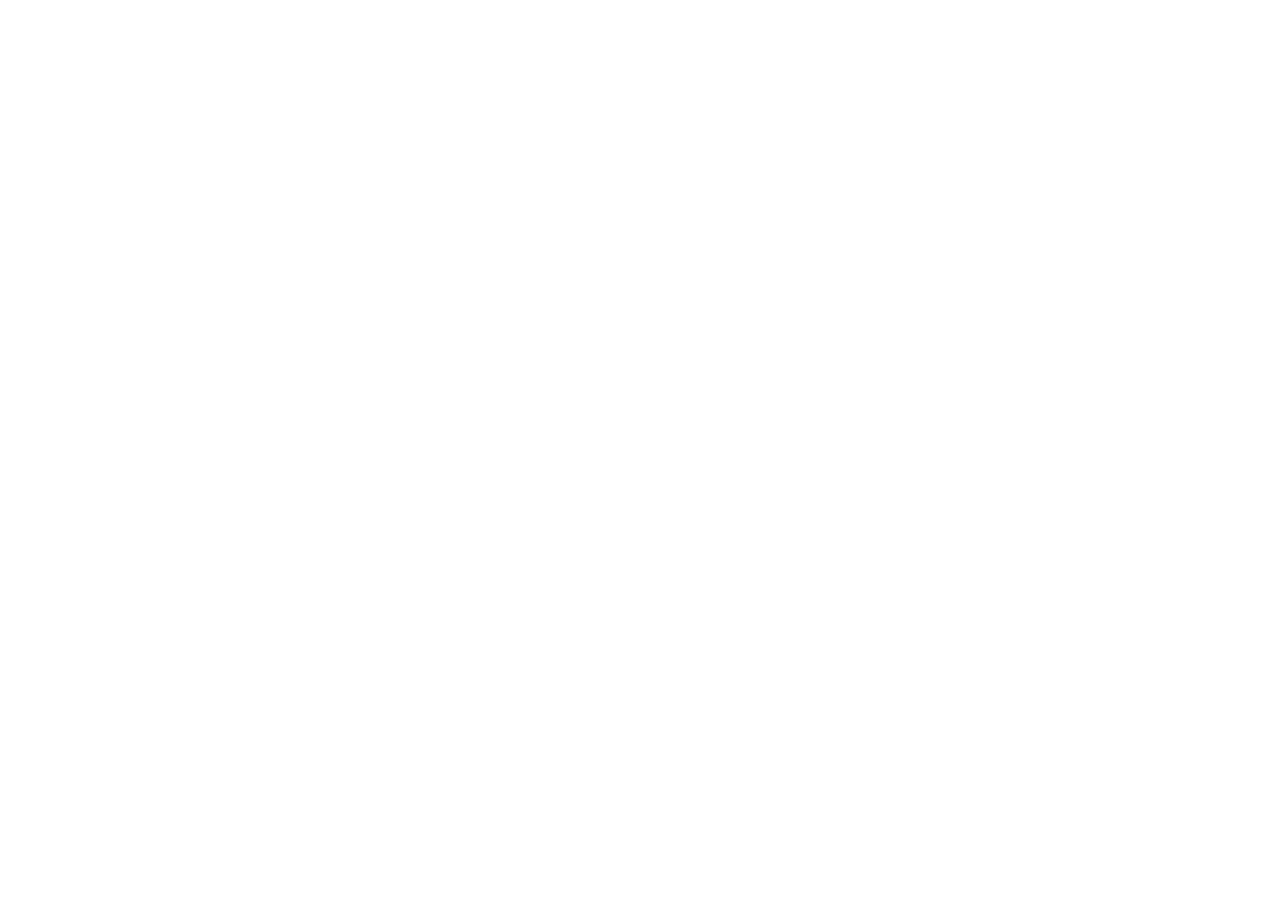
==== index.html @ 8ef76b75 "first commit" ====
<!doctype html>
<html lang="en">

<head>
  <title>Title</title>
  <!-- Required meta tags -->
  <meta charset="utf-8">
  <meta name="viewport" content="width=device-width, initial-scale=1, shrink-to-fit=no">

  <link rel="stylesheet" type="text/css" href="css/style.css" />

  <!-- Bootstrap CSS v5.3 -->
  <link href="https://cdn.jsdelivr.net/npm/bootstrap@5.3.0/dist/css/bootstrap.min.css" rel="stylesheet" integrity="sha384-9ndCyUaIbzAi2FUVXJi0CjmCapSmO7SnpJef0486qhLnuZ2cdeRhO02iuK6FUUVM" crossorigin="anonymous">

</head>

<body>
  <header>

  </header>
  <main>

  </main>
  <footer>

  </footer>

  <!-- Bootstrap JavaScript Libraries -->
  <script src="https://cdn.jsdelivr.net/npm/bootstrap@5.3.0/dist/js/bootstrap.bundle.min.js" integrity="sha384-geWF76RCwLtnZ8qwWowPQNguL3RmwHVBC9FhGdlKrxdiJJigb/j/68SIy3Te4Bkz" crossorigin="anonymous"></script>
  </script>

  <script src="js/app.js"></script>
</body>

</html>
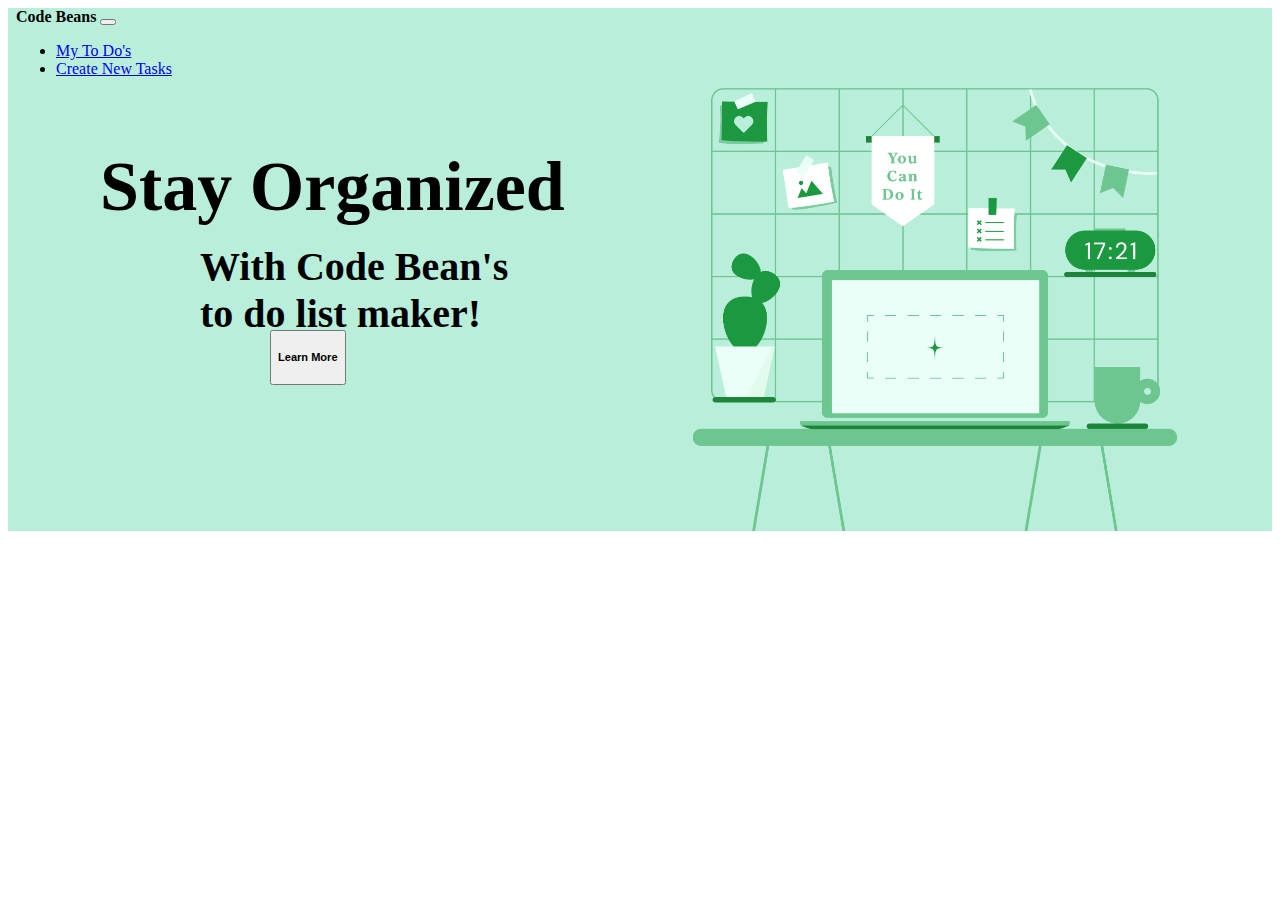
==== commit 09883991: "navbar/header (still needs edits)" ====
--- a/index.html
+++ b/index.html
@@ -16,9 +16,40 @@
 
 <body>
   <header>
+    <img src="images/headerpic.png" alt="..." style="width: 100%">
+        <div class="row navwords">
+            <div class="col">
+                <nav class="navbar navbar-expand-lg">
+                    <div class="container-fluid">
+                        <span class="navbar-brand mb-0 h1 text-success"><b>Code Beans</b></span>
+                      <button class="navbar-toggler" type="button" data-bs-toggle="collapse" data-bs-target="#navbarSupportedContent" aria-controls="navbarSupportedContent" aria-expanded="false" aria-label="Toggle navigation">
+                        <span class="navbar-toggler-icon"></span>
+                      </button>
+                      <div class="collapse navbar-collapse" id="navbarSupportedContent">
+                        <ul class="navbar-nav me-auto mb-2 mb-lg-0">
+                          <li class="nav-item">
+                            <a class="nav-link active" aria-current="page" href="todo.html">My To Do's</a>
+                          </li>
+                          <li class="nav-item">
+                            <a class="nav-link active" aria-current="page" href="new_todo.html">Create New Tasks</a>
+                          </li>
+                        </ul>
+                      </div>
+                    </div>
+                </nav>
+            </div>
+        </div>
+        <div class="centered">
+            <h1 class="text-white" style="font-size: 70px"><b>Stay Organized</b></h1>
+        </div>
+        <div class="centered-subtext">
+            <h2 style="font-size: 40px">With Code Bean's<br>to do list maker!</h2>
+        </div>
+        <button type="button" class="btn btn-success header-btn"><h5>Learn More</h5></button>
+  </header>
 
-  </header>
   <main>
+
 
   </main>
   <footer>
--- a/css/style.css
+++ b/css/style.css
@@ -0,0 +1,47 @@
+/* .bgimg {
+    background-image: url(/images/headerpic.png);
+    min-height: 550px;
+    width: 100%;
+    background-size: cover;
+
+    position: relative;
+  } */
+
+.navwords {
+    position: absolute;
+    top: 8px;
+    left: 16px;
+}
+
+.centered {
+    position: absolute;
+    top: 100px;
+    left: 100px;
+}
+
+.centered-subtext {
+    position: absolute;
+    top: 210px;
+    left: 200px;
+}
+
+.header-btn {
+    position: absolute;
+    top: 330px;
+    left: 270px;
+}
+
+/* .centered-left {
+    position: absolute;
+    top: 30%;
+    left: 35%;
+    transform: translate(-50%, -50%);
+  }
+
+.left-text {
+    position: absolute;
+    top: 50%;
+    left: 25%;
+    transform: translate(-50%, -50%);
+  } */
+  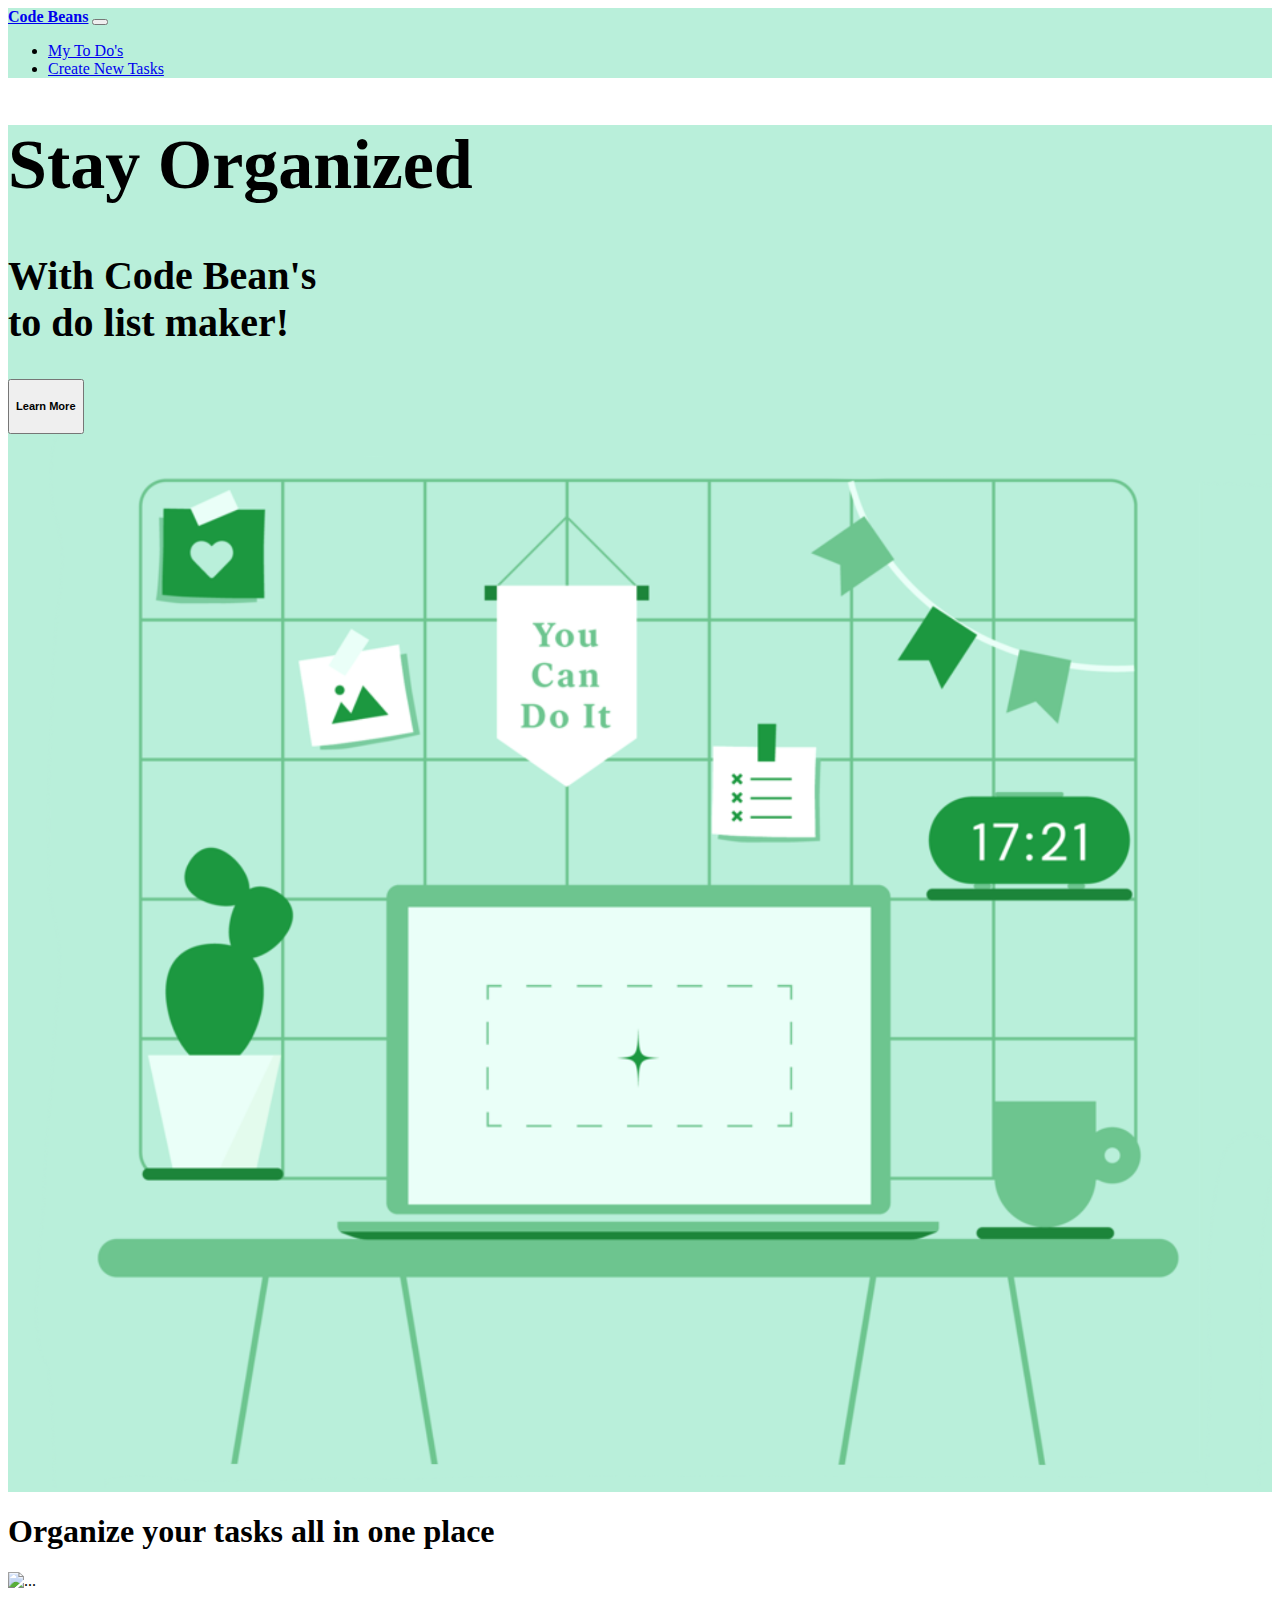
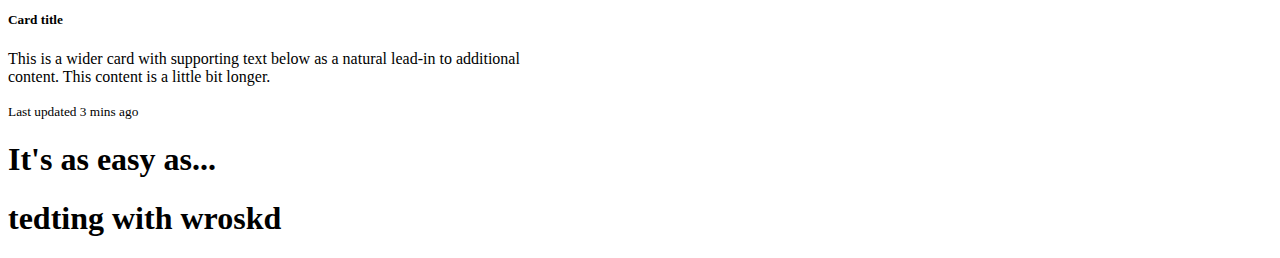
==== commit 6e56f426: "updated navbar and header to be responsive" ====
--- a/index.html
+++ b/index.html
@@ -16,43 +16,67 @@
 
 <body>
   <header>
-    <img src="images/headerpic.png" alt="..." style="width: 100%">
-        <div class="row navwords">
-            <div class="col">
-                <nav class="navbar navbar-expand-lg">
-                    <div class="container-fluid">
-                        <span class="navbar-brand mb-0 h1 text-success"><b>Code Beans</b></span>
-                      <button class="navbar-toggler" type="button" data-bs-toggle="collapse" data-bs-target="#navbarSupportedContent" aria-controls="navbarSupportedContent" aria-expanded="false" aria-label="Toggle navigation">
-                        <span class="navbar-toggler-icon"></span>
-                      </button>
-                      <div class="collapse navbar-collapse" id="navbarSupportedContent">
-                        <ul class="navbar-nav me-auto mb-2 mb-lg-0">
-                          <li class="nav-item">
-                            <a class="nav-link active" aria-current="page" href="todo.html">My To Do's</a>
-                          </li>
-                          <li class="nav-item">
-                            <a class="nav-link active" aria-current="page" href="new_todo.html">Create New Tasks</a>
-                          </li>
-                        </ul>
-                      </div>
-                    </div>
-                </nav>
-            </div>
+    <nav class="navbar navbar-expand-lg nav-bg-color">
+        <div class="container-fluid">
+          <a class="navbar-brand text-success" href="index.html"><b>Code Beans</b></a>
+          <button class="navbar-toggler" type="button" data-bs-toggle="collapse" data-bs-target="#navbarSupportedContent" aria-controls="navbarSupportedContent" aria-expanded="false" aria-label="Toggle navigation">
+            <span class="navbar-toggler-icon"></span>
+          </button>
+          <div class="collapse navbar-collapse" id="navbarSupportedContent">
+            <ul class="navbar-nav me-auto mb-2 mb-lg-0">
+              <li class="nav-item">
+                <a class="nav-link active" aria-current="page" href="todo.html">My To Do's</a>
+              </li>
+              <li class="nav-item">
+                <a class="nav-link active" aria-current="page" href="new_todo.html">Create New Tasks</a>
+              </li>
+            </ul>
+          </div>
         </div>
-        <div class="centered">
-            <h1 class="text-white" style="font-size: 70px"><b>Stay Organized</b></h1>
-        </div>
-        <div class="centered-subtext">
-            <h2 style="font-size: 40px">With Code Bean's<br>to do list maker!</h2>
-        </div>
-        <button type="button" class="btn btn-success header-btn"><h5>Learn More</h5></button>
+    </nav>
+
   </header>
 
   <main>
+    <div class="container-fluid">
+        <div class="row">
+            <div class="col nav-bg-color justify-content-center text-center">
+                <h1 class="text-white mt-5" style="font-size: 70px"><b>Stay Organized</b></h1>
+                <h2 class="mt-5" style="font-size: 40px">With Code Bean's<br>to do list maker!</h2>
+                <button type="button" class="btn btn-success mt-5 mb-4"><h5>Learn More</h5></button>
+            </div>
+            <div class="col nav-bg-color">
+                <img src="images/headerimg.png" alt="..." class="inspo" style="width: 100%">
+            </div>
+        </div>
+    </div>
 
+    <h1 class="text-center mt-5">Organize your tasks all in one place</h1>
+        <div class="container d-flex justify-content-center mt-4">
+            <div class="card mb-3" style="max-width: 540px;">
+                <div class="row g-0">
+                  <div class="col-md-4">
+                    <img src="..." class="img-fluid rounded-start" alt="...">
+                  </div>
+                  <div class="col-md-8">
+                    <div class="card-body">
+                      <h5 class="card-title">Card title</h5>
+                      <p class="card-text">This is a wider card with supporting text below as a natural lead-in to additional content. This content is a little bit longer.</p>
+                      <p class="card-text"><small class="text-body-secondary">Last updated 3 mins ago</small></p>
+                    </div>
+                  </div>
+                </div>
+            </div>
+        </div>
 
+    <h1 class="text-center mt-4">It's as easy as...</h1>
   </main>
+
   <footer>
+    <div class="container-fluid text-bg-light">
+        <h1> tedting with wroskd</h1>
+
+    </div>
 
   </footer>
 
--- a/css/style.css
+++ b/css/style.css
@@ -1,47 +1,3 @@
-/* .bgimg {
-    background-image: url(/images/headerpic.png);
-    min-height: 550px;
-    width: 100%;
-    background-size: cover;
-
-    position: relative;
-  } */
-
-.navwords {
-    position: absolute;
-    top: 8px;
-    left: 16px;
-}
-
-.centered {
-    position: absolute;
-    top: 100px;
-    left: 100px;
-}
-
-.centered-subtext {
-    position: absolute;
-    top: 210px;
-    left: 200px;
-}
-
-.header-btn {
-    position: absolute;
-    top: 330px;
-    left: 270px;
-}
-
-/* .centered-left {
-    position: absolute;
-    top: 30%;
-    left: 35%;
-    transform: translate(-50%, -50%);
-  }
-
-.left-text {
-    position: absolute;
-    top: 50%;
-    left: 25%;
-    transform: translate(-50%, -50%);
-  } */
-  +.nav-bg-color {
+    background-color: #B9EFDA ;
+}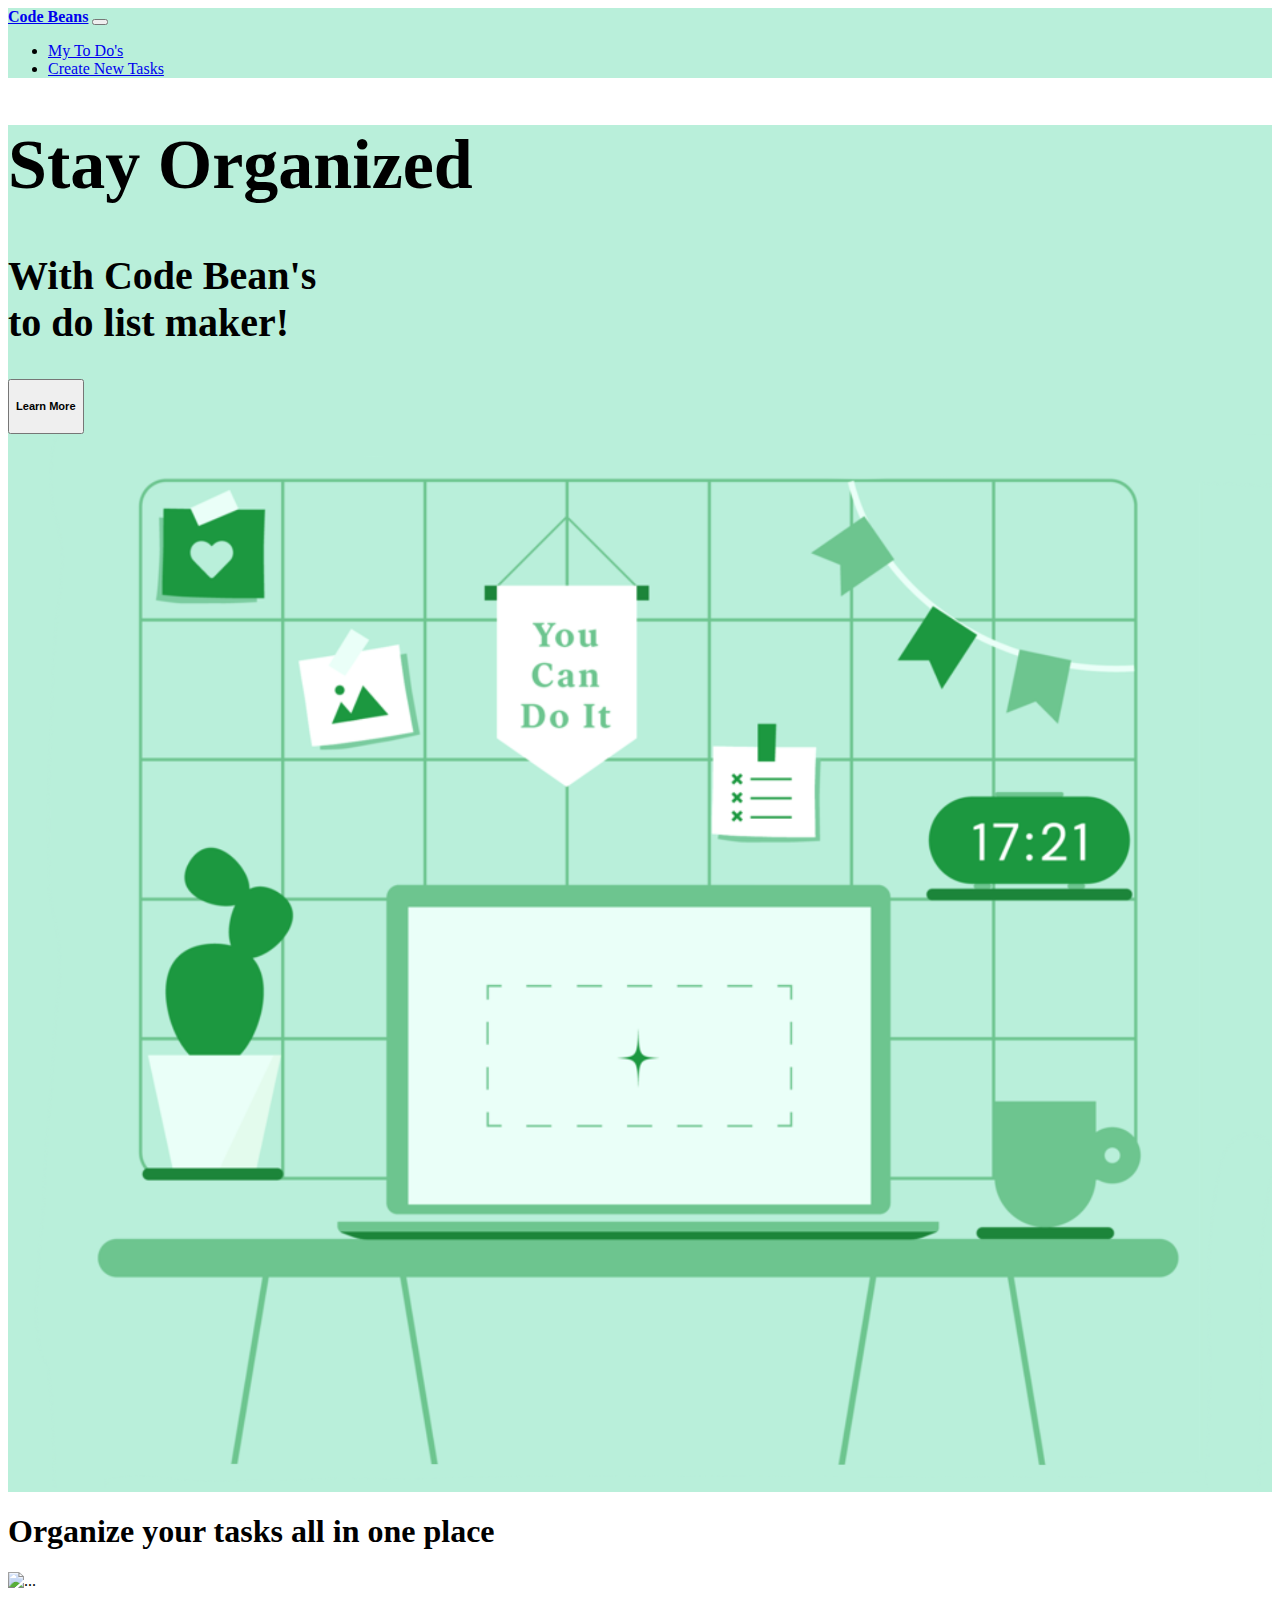
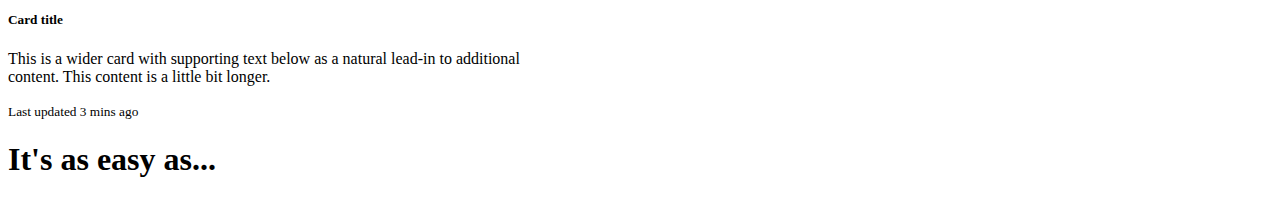
==== commit b226e218: "deleted words" ====
--- a/index.html
+++ b/index.html
@@ -74,7 +74,6 @@
 
   <footer>
     <div class="container-fluid text-bg-light">
-        <h1> tedting with wroskd</h1>
 
     </div>
 
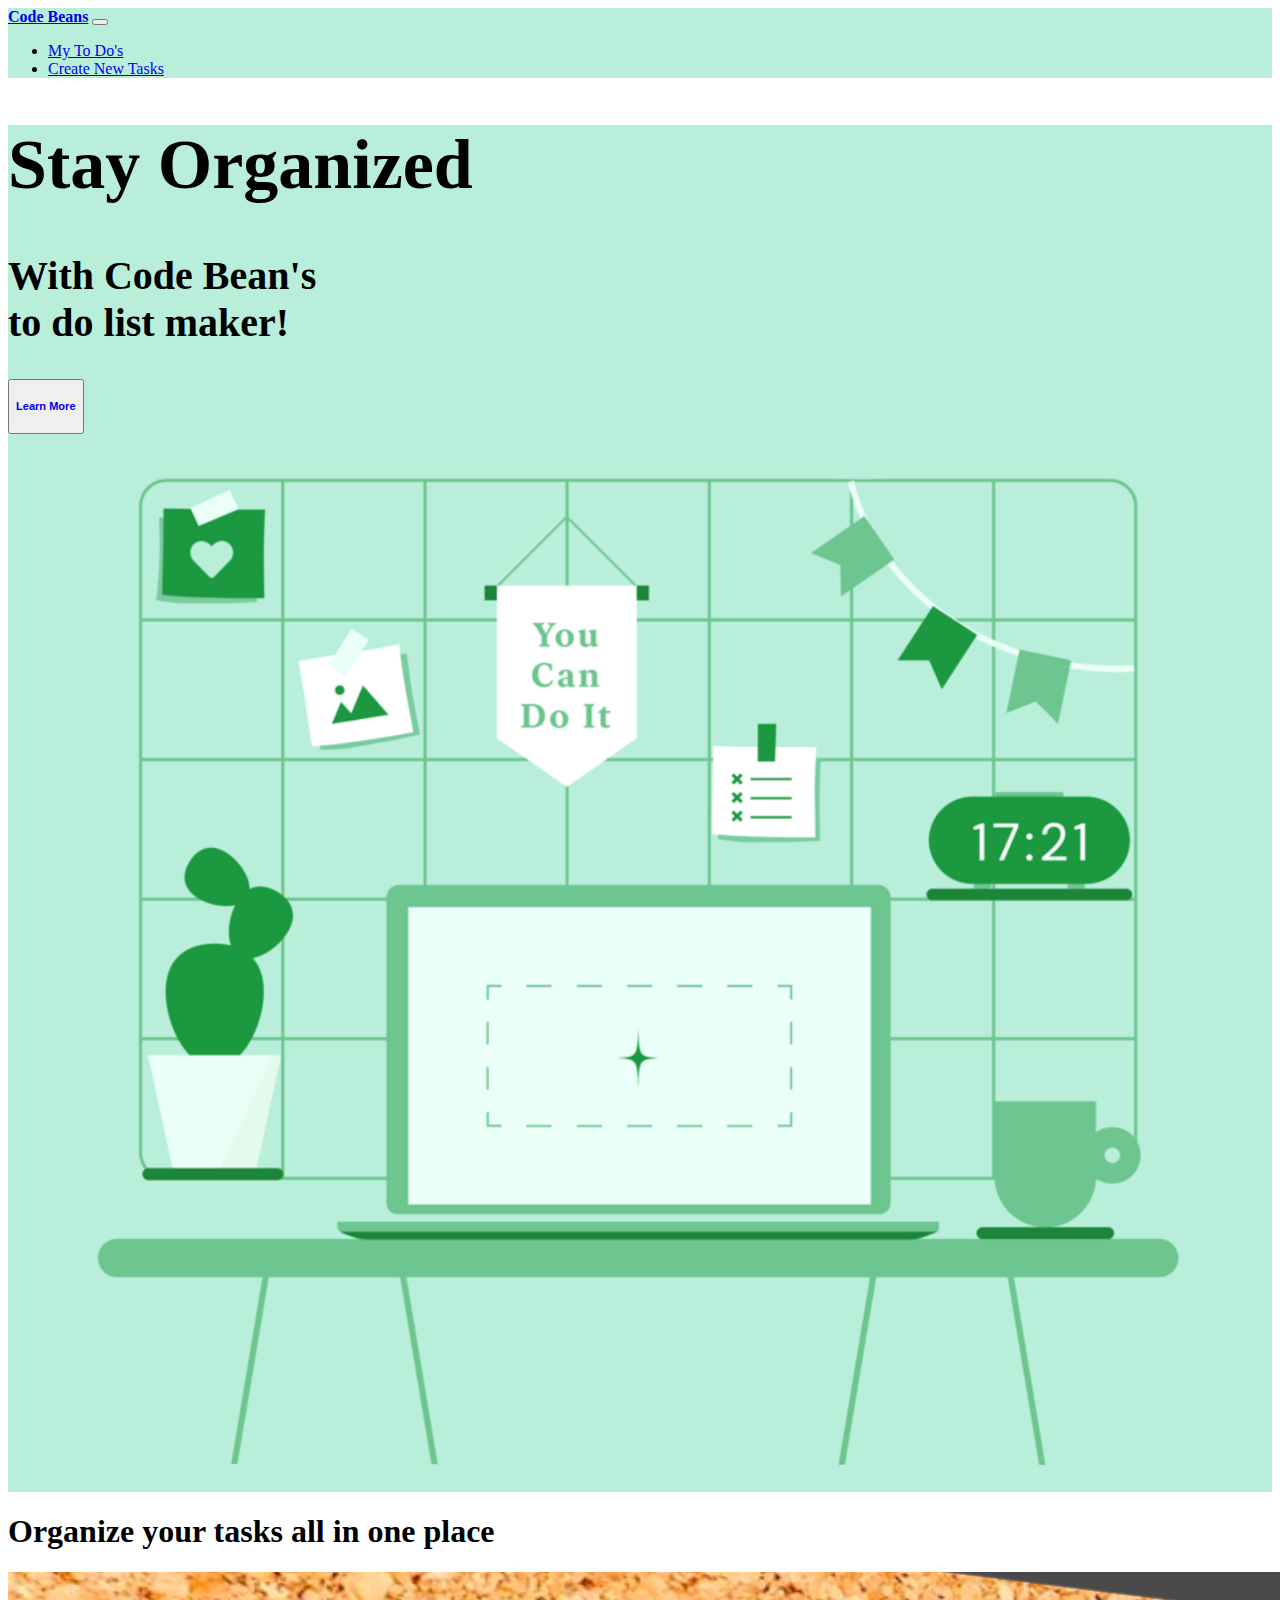
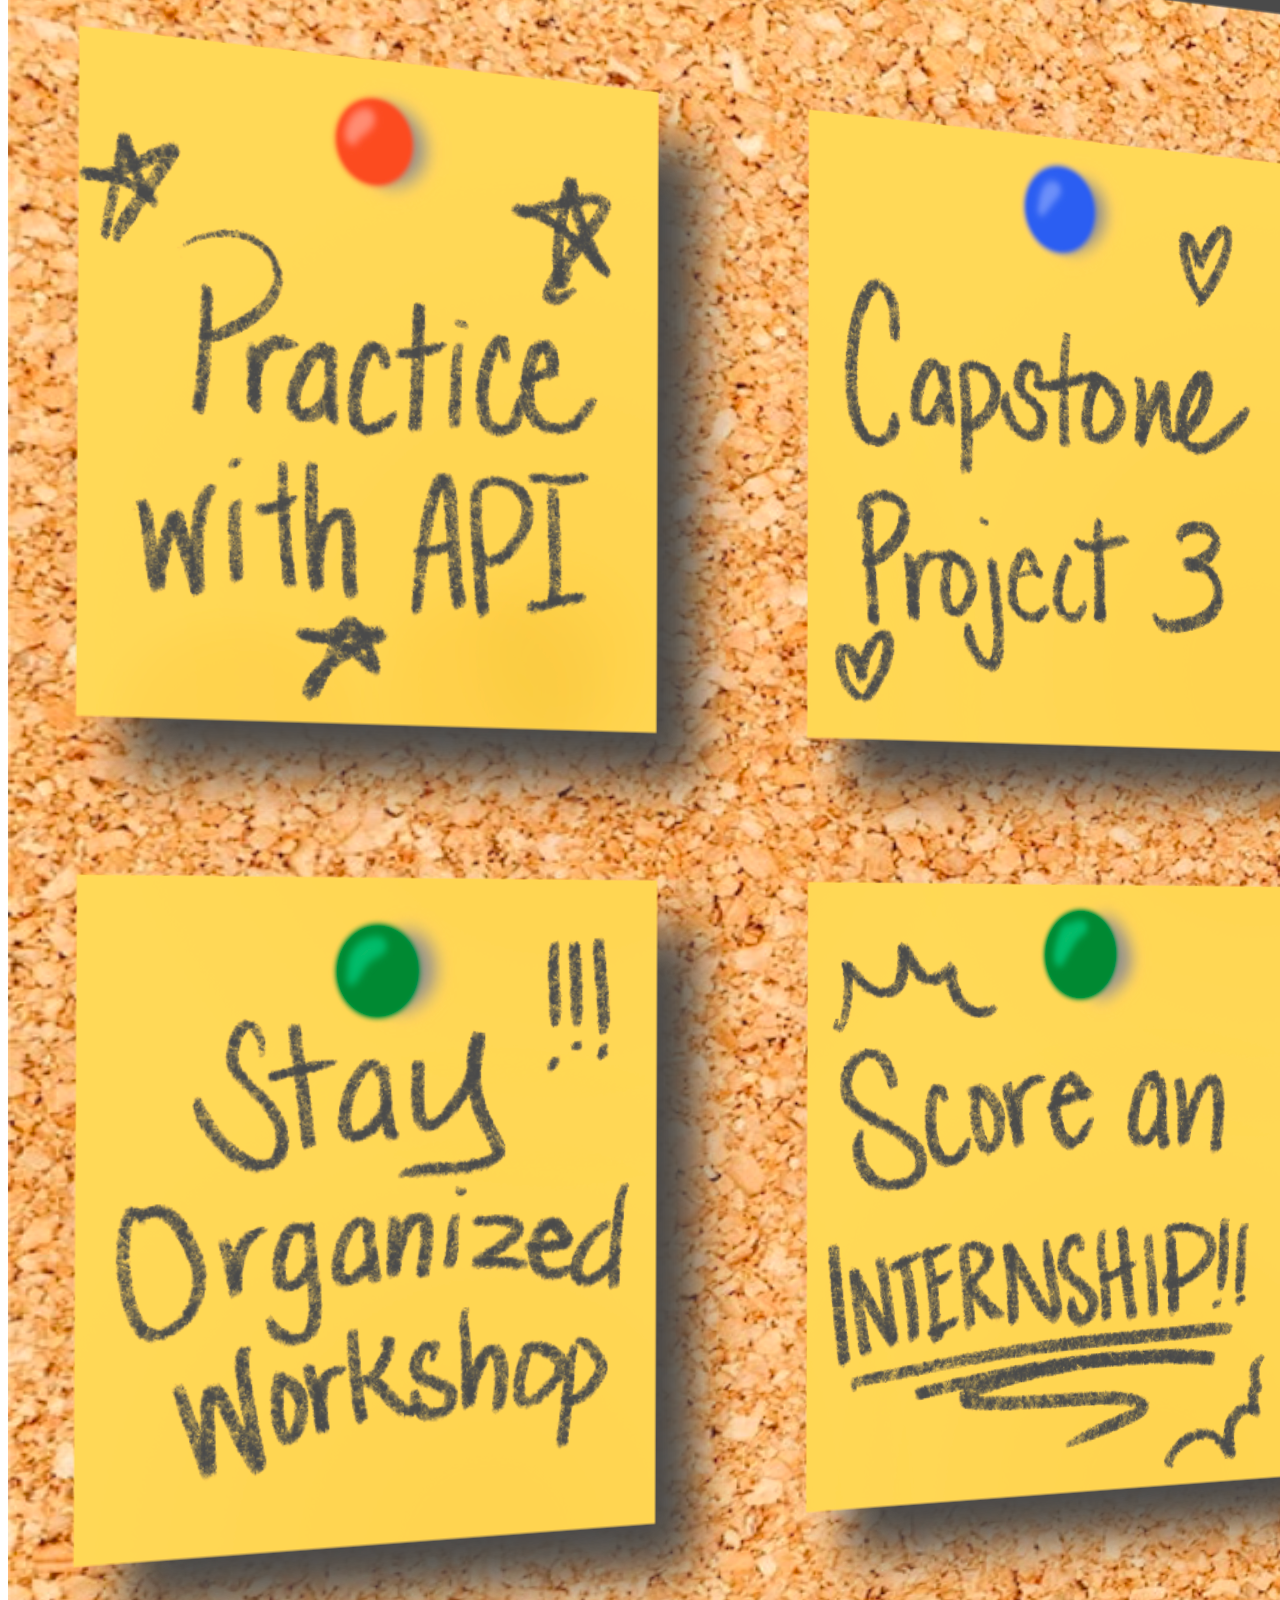
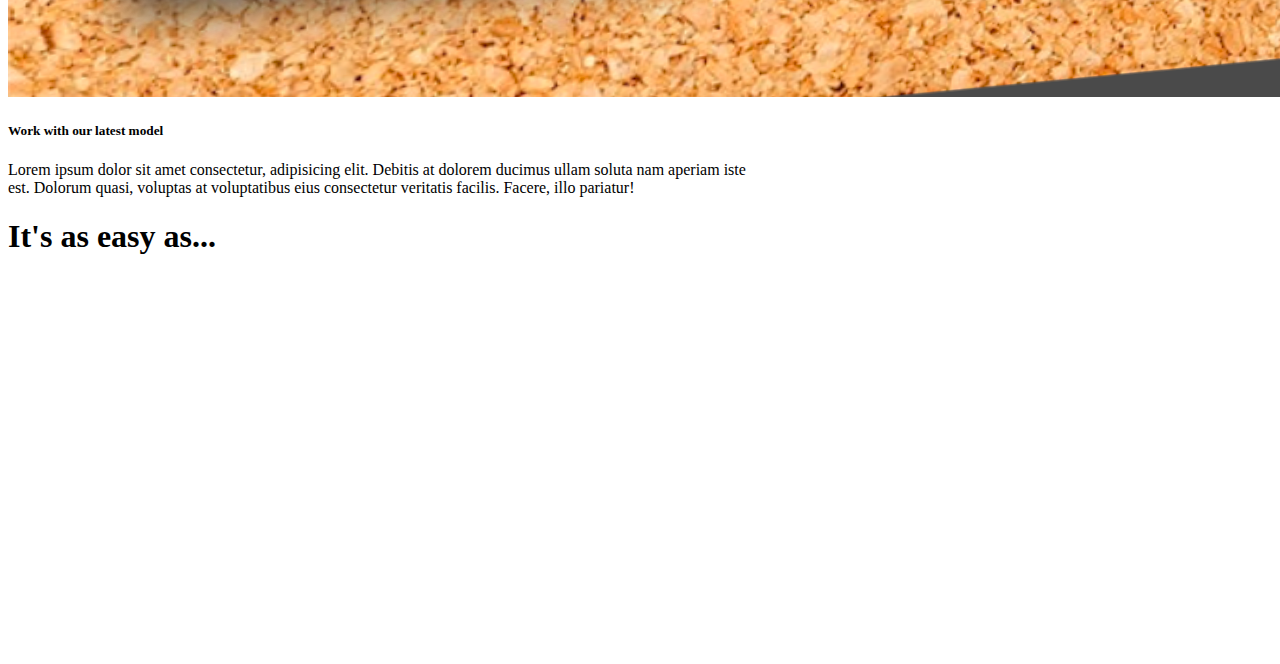
==== commit eb37cba4: "added images and styled" ====
--- a/index.html
+++ b/index.html
@@ -39,42 +39,58 @@
 
   <main>
     <div class="container-fluid">
-        <div class="row">
+        <div class="row mb-5">
             <div class="col nav-bg-color justify-content-center text-center">
                 <h1 class="text-white mt-5" style="font-size: 70px"><b>Stay Organized</b></h1>
                 <h2 class="mt-5" style="font-size: 40px">With Code Bean's<br>to do list maker!</h2>
-                <button type="button" class="btn btn-success mt-5 mb-4"><h5>Learn More</h5></button>
+                <button type="button" class="btn btn-success mt-5 mb-4"><a href="#gohere" class="linkstext text-white"><h5>Learn More</h5></a></button>
             </div>
             <div class="col nav-bg-color">
-                <img src="images/headerimg.png" alt="..." class="inspo" style="width: 100%">
+                <img src="images/headerimg.png" alt="..." style="width: 100%">
             </div>
         </div>
     </div>
 
-    <h1 class="text-center mt-5">Organize your tasks all in one place</h1>
+    <h1 class="text-center mt-5" id="gohere">Organize your tasks all in one place</h1>
         <div class="container d-flex justify-content-center mt-4">
-            <div class="card mb-3" style="max-width: 540px;">
+            <div class="card mb-3" style="max-width: 740px;">
                 <div class="row g-0">
                   <div class="col-md-4">
-                    <img src="..." class="img-fluid rounded-start" alt="...">
+                    <img src="images/indexboard.png" class="img-fluid rounded-start" alt="...">
                   </div>
                   <div class="col-md-8">
                     <div class="card-body">
-                      <h5 class="card-title">Card title</h5>
-                      <p class="card-text">This is a wider card with supporting text below as a natural lead-in to additional content. This content is a little bit longer.</p>
-                      <p class="card-text"><small class="text-body-secondary">Last updated 3 mins ago</small></p>
+                      <h5 class="card-title">Work with our latest model</h5>
+                      <p class="card-text">Lorem ipsum dolor sit amet consectetur, adipisicing elit. Debitis at dolorem ducimus ullam soluta nam aperiam iste est. Dolorum quasi, voluptas at voluptatibus eius consectetur veritatis facilis. Facere, illo pariatur!</p>
                     </div>
                   </div>
                 </div>
             </div>
         </div>
 
-    <h1 class="text-center mt-4">It's as easy as...</h1>
+    <h1 class="text-center mt-5 mb-4">It's as easy as...</h1>
+
+    <div class="d-flex justify-content-center mb-5">
+      <div class="community hidden me-3">
+        <img src="images/easy1.png" alt="..." style="width: 360px">
+      </div>
+      <div class="community hidden me-3">
+        <img src="images/easy2.png" alt="..." style="width: 360px">
+      </div>
+      <div class="community hidden me-3">
+        <img src="images/easy3.png" alt="..." style="width: 360px">
+      </div>
+    </div>
+
   </main>
 
   <footer>
-    <div class="container-fluid text-bg-light">
-
+    <div class="container text-bg-light">
+        <div class="row">
+            <div class="col">
+                
+            </div>
+        </div>
     </div>
 
   </footer>
--- a/css/style.css
+++ b/css/style.css
@@ -1,3 +1,35 @@
 .nav-bg-color {
     background-color: #B9EFDA ;
+}
+
+.linkstext {
+    text-decoration: none;
+}
+
+.community {
+  display: inline-block;
+}
+
+.hidden {
+  opacity: 0;
+  filter: blur(5px);
+  transform: translateX(-100%);
+  transition: all 1s;
+}
+
+.show {
+  opacity: 1;
+  filter: blur(0);
+  transform: translateX(0);
+}
+
+.community:nth-child(2) {
+  transition-delay: 200ms;
+}
+
+.community:nth-child(3) {
+  transition-delay: 400ms;
+}
+.community:nth-child(4) {
+  transition-delay: 600ms;
 }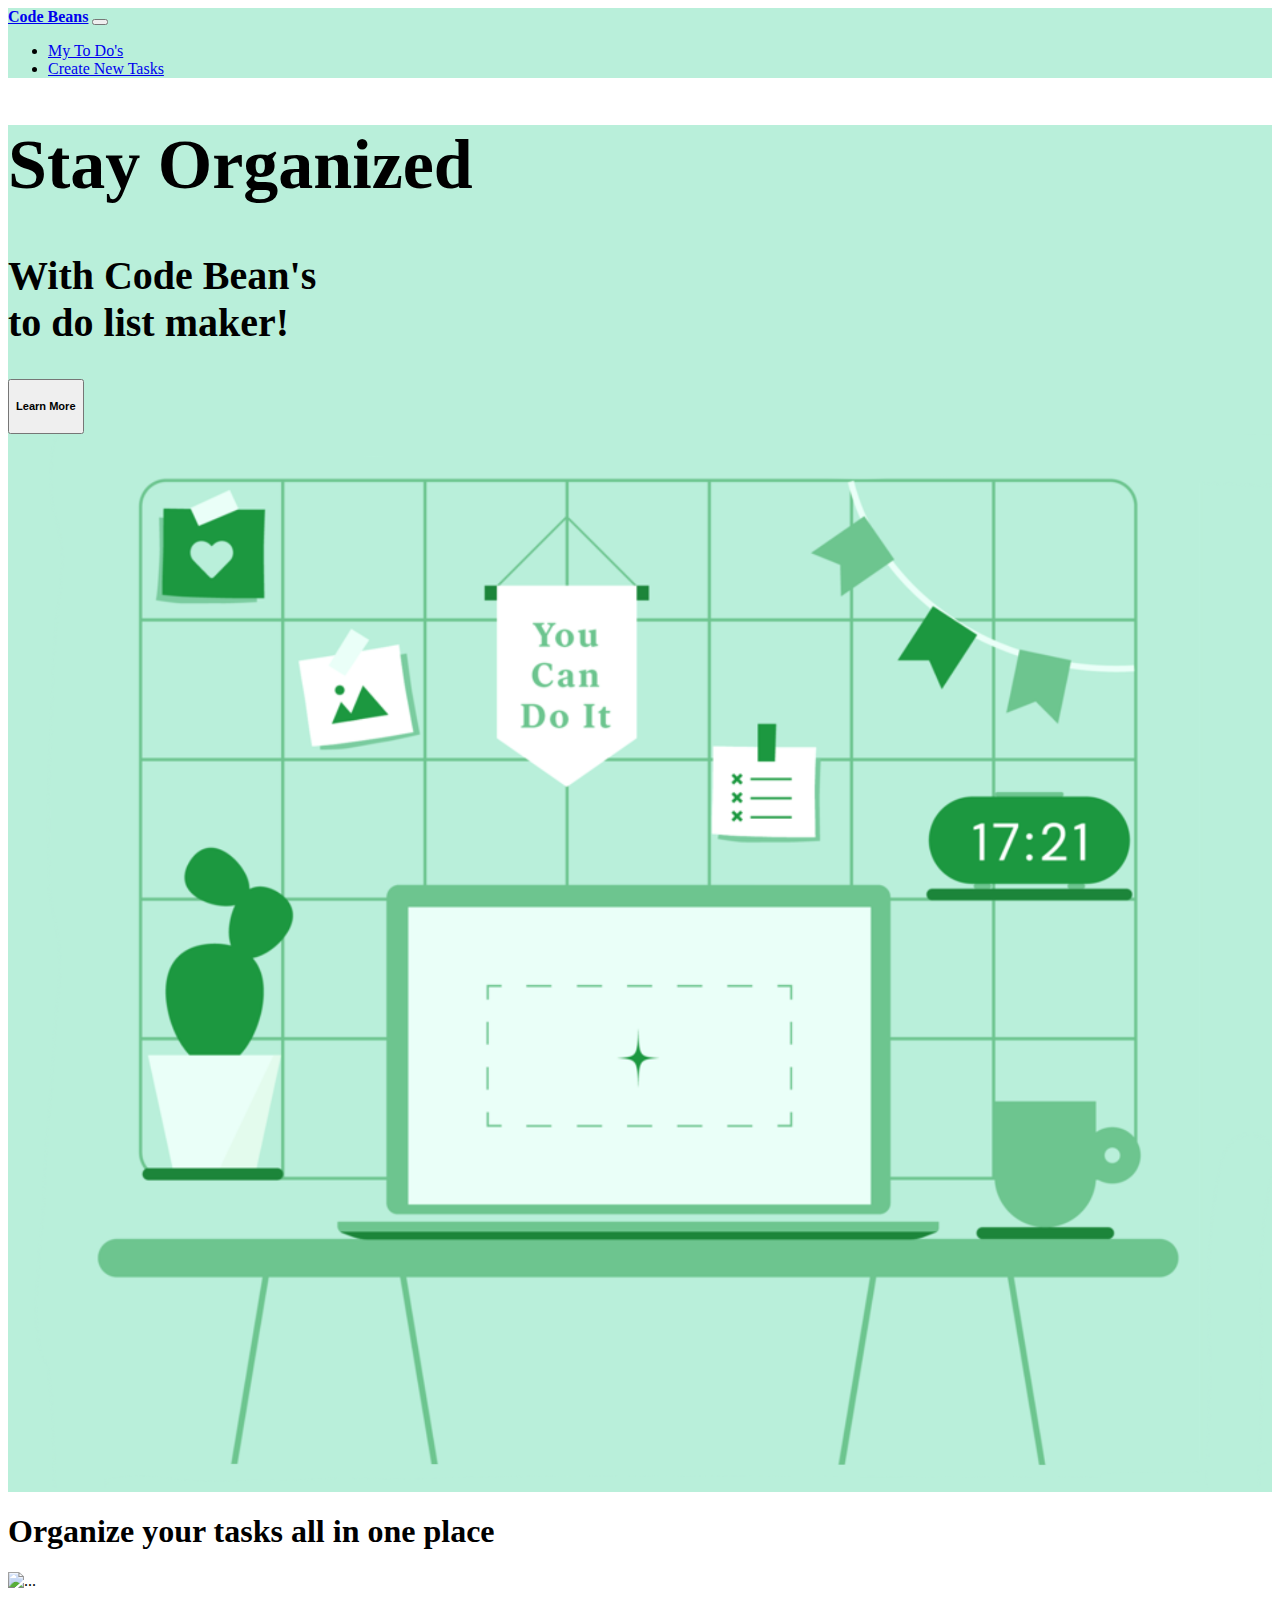
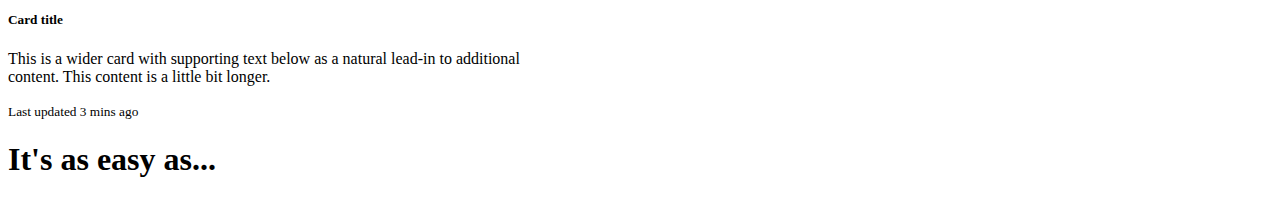
==== commit 4dfb6c3a: "Merge branch 'main' into Sammi-Branch" ====
--- a/index.html
+++ b/index.html
@@ -39,58 +39,42 @@
 
   <main>
     <div class="container-fluid">
-        <div class="row mb-5">
+        <div class="row">
             <div class="col nav-bg-color justify-content-center text-center">
                 <h1 class="text-white mt-5" style="font-size: 70px"><b>Stay Organized</b></h1>
                 <h2 class="mt-5" style="font-size: 40px">With Code Bean's<br>to do list maker!</h2>
-                <button type="button" class="btn btn-success mt-5 mb-4"><a href="#gohere" class="linkstext text-white"><h5>Learn More</h5></a></button>
+                <button type="button" class="btn btn-success mt-5 mb-4"><h5>Learn More</h5></button>
             </div>
             <div class="col nav-bg-color">
-                <img src="images/headerimg.png" alt="..." style="width: 100%">
+                <img src="images/headerimg.png" alt="..." class="inspo" style="width: 100%">
             </div>
         </div>
     </div>
 
-    <h1 class="text-center mt-5" id="gohere">Organize your tasks all in one place</h1>
+    <h1 class="text-center mt-5">Organize your tasks all in one place</h1>
         <div class="container d-flex justify-content-center mt-4">
-            <div class="card mb-3" style="max-width: 740px;">
+            <div class="card mb-3" style="max-width: 540px;">
                 <div class="row g-0">
                   <div class="col-md-4">
-                    <img src="images/indexboard.png" class="img-fluid rounded-start" alt="...">
+                    <img src="..." class="img-fluid rounded-start" alt="...">
                   </div>
                   <div class="col-md-8">
                     <div class="card-body">
-                      <h5 class="card-title">Work with our latest model</h5>
-                      <p class="card-text">Lorem ipsum dolor sit amet consectetur, adipisicing elit. Debitis at dolorem ducimus ullam soluta nam aperiam iste est. Dolorum quasi, voluptas at voluptatibus eius consectetur veritatis facilis. Facere, illo pariatur!</p>
+                      <h5 class="card-title">Card title</h5>
+                      <p class="card-text">This is a wider card with supporting text below as a natural lead-in to additional content. This content is a little bit longer.</p>
+                      <p class="card-text"><small class="text-body-secondary">Last updated 3 mins ago</small></p>
                     </div>
                   </div>
                 </div>
             </div>
         </div>
 
-    <h1 class="text-center mt-5 mb-4">It's as easy as...</h1>
-
-    <div class="d-flex justify-content-center mb-5">
-      <div class="community hidden me-3">
-        <img src="images/easy1.png" alt="..." style="width: 360px">
-      </div>
-      <div class="community hidden me-3">
-        <img src="images/easy2.png" alt="..." style="width: 360px">
-      </div>
-      <div class="community hidden me-3">
-        <img src="images/easy3.png" alt="..." style="width: 360px">
-      </div>
-    </div>
-
+    <h1 class="text-center mt-4">It's as easy as...</h1>
   </main>
 
   <footer>
-    <div class="container text-bg-light">
-        <div class="row">
-            <div class="col">
-                
-            </div>
-        </div>
+    <div class="container-fluid text-bg-light">
+
     </div>
 
   </footer>
--- a/css/style.css
+++ b/css/style.css
@@ -1,35 +1,3 @@
 .nav-bg-color {
     background-color: #B9EFDA ;
-}
-
-.linkstext {
-    text-decoration: none;
-}
-
-.community {
-  display: inline-block;
-}
-
-.hidden {
-  opacity: 0;
-  filter: blur(5px);
-  transform: translateX(-100%);
-  transition: all 1s;
-}
-
-.show {
-  opacity: 1;
-  filter: blur(0);
-  transform: translateX(0);
-}
-
-.community:nth-child(2) {
-  transition-delay: 200ms;
-}
-
-.community:nth-child(3) {
-  transition-delay: 400ms;
-}
-.community:nth-child(4) {
-  transition-delay: 600ms;
 }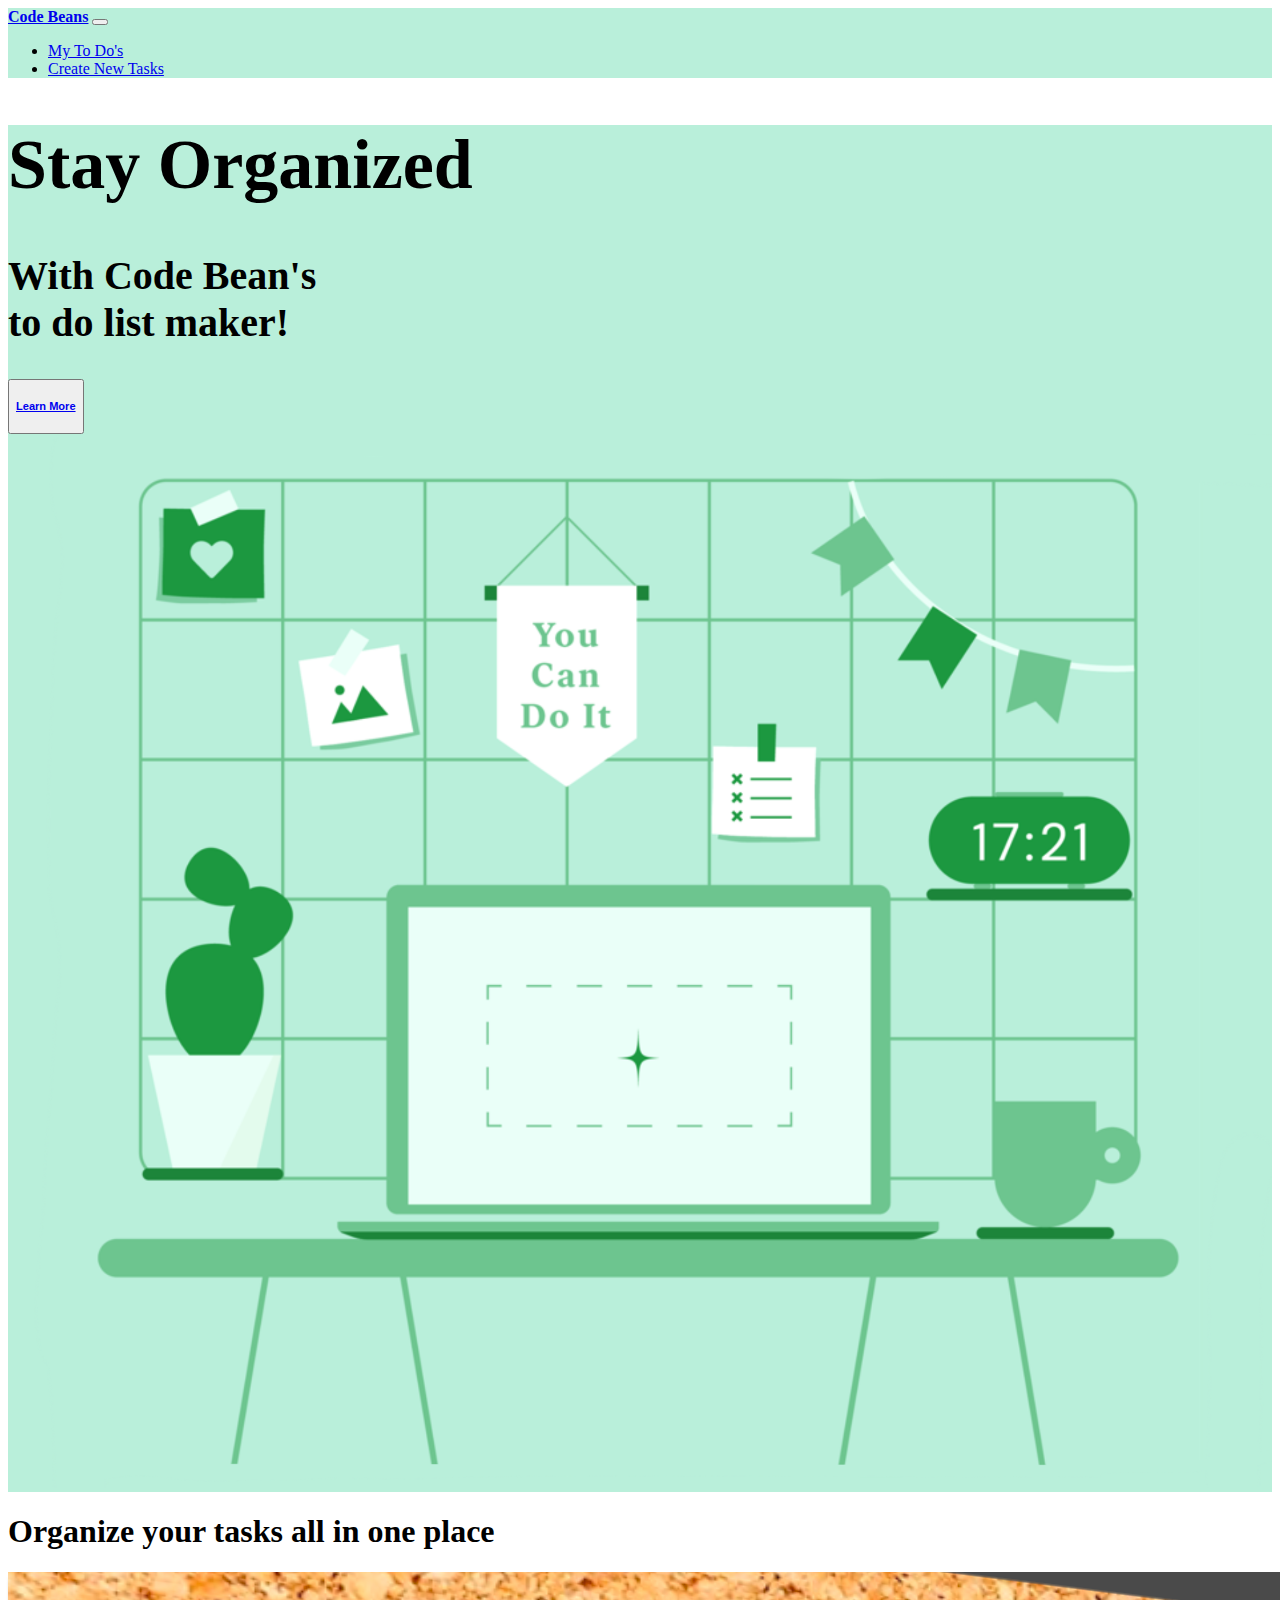
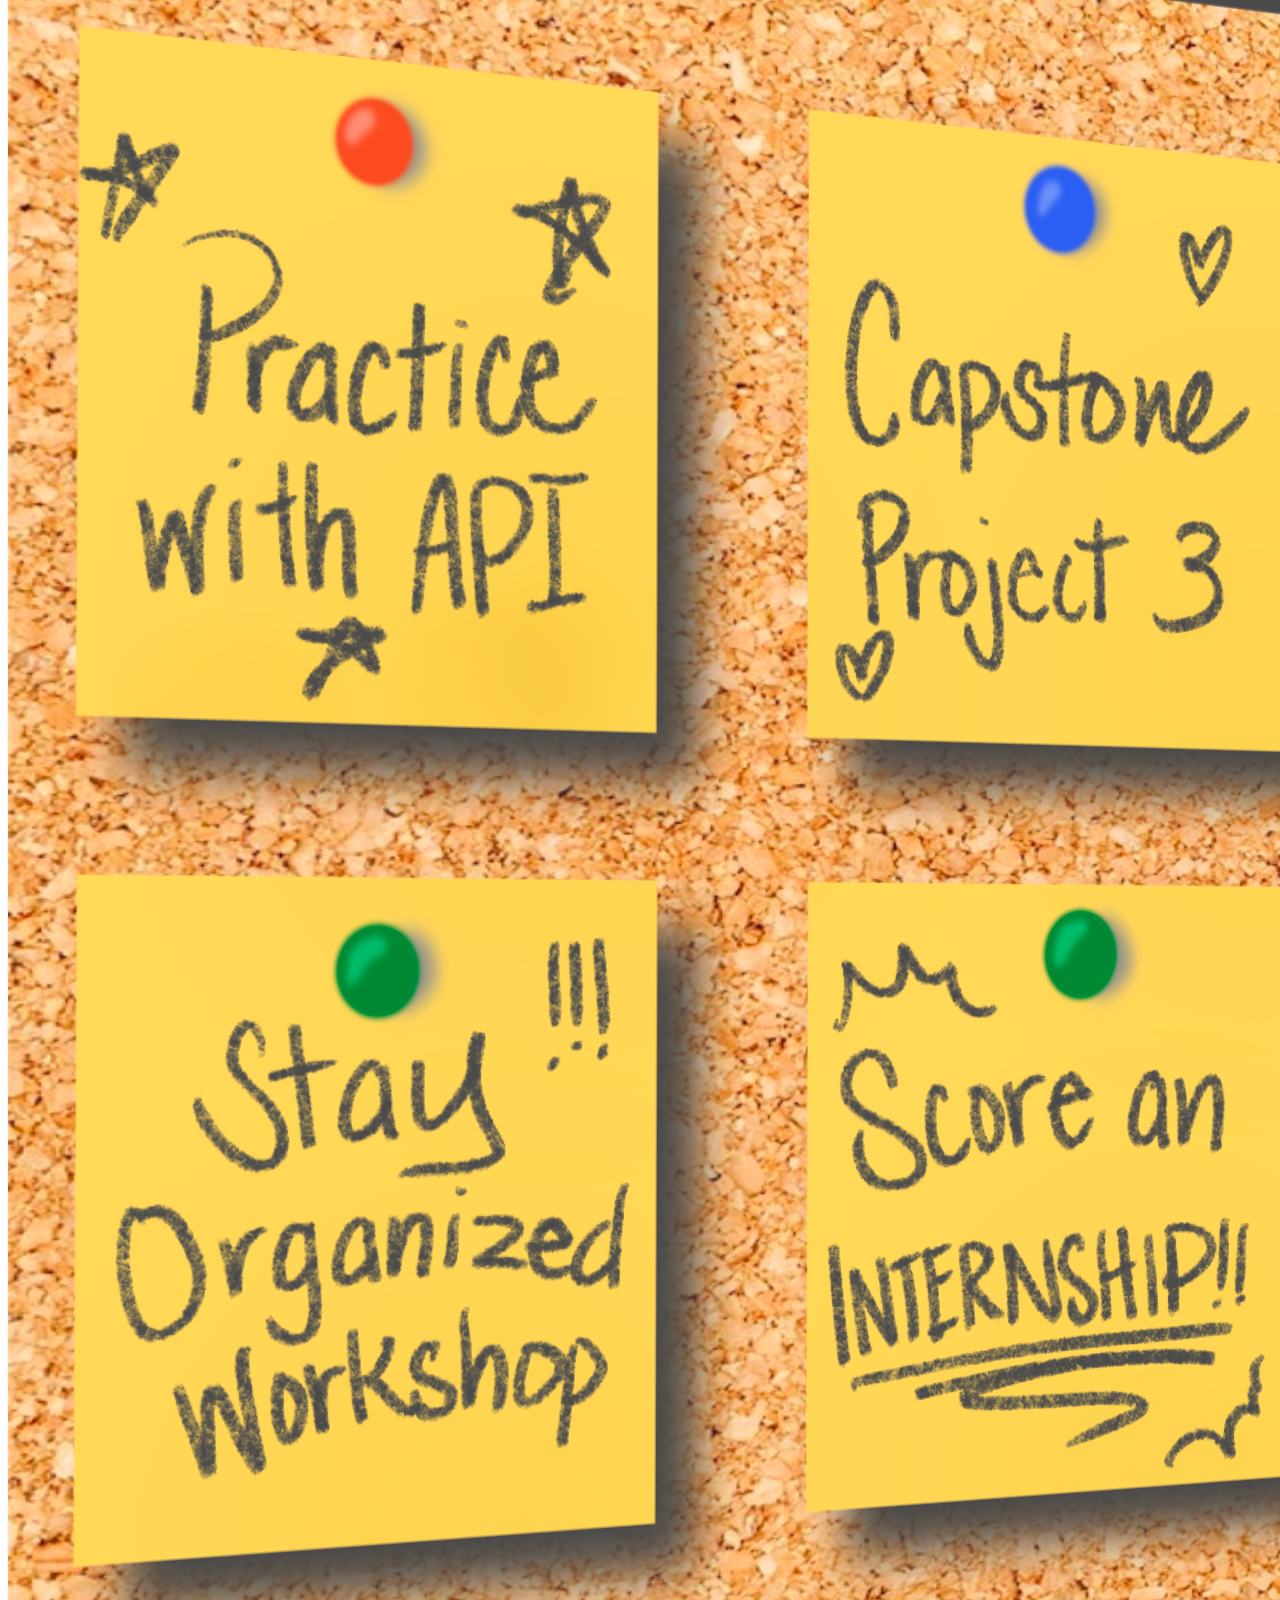
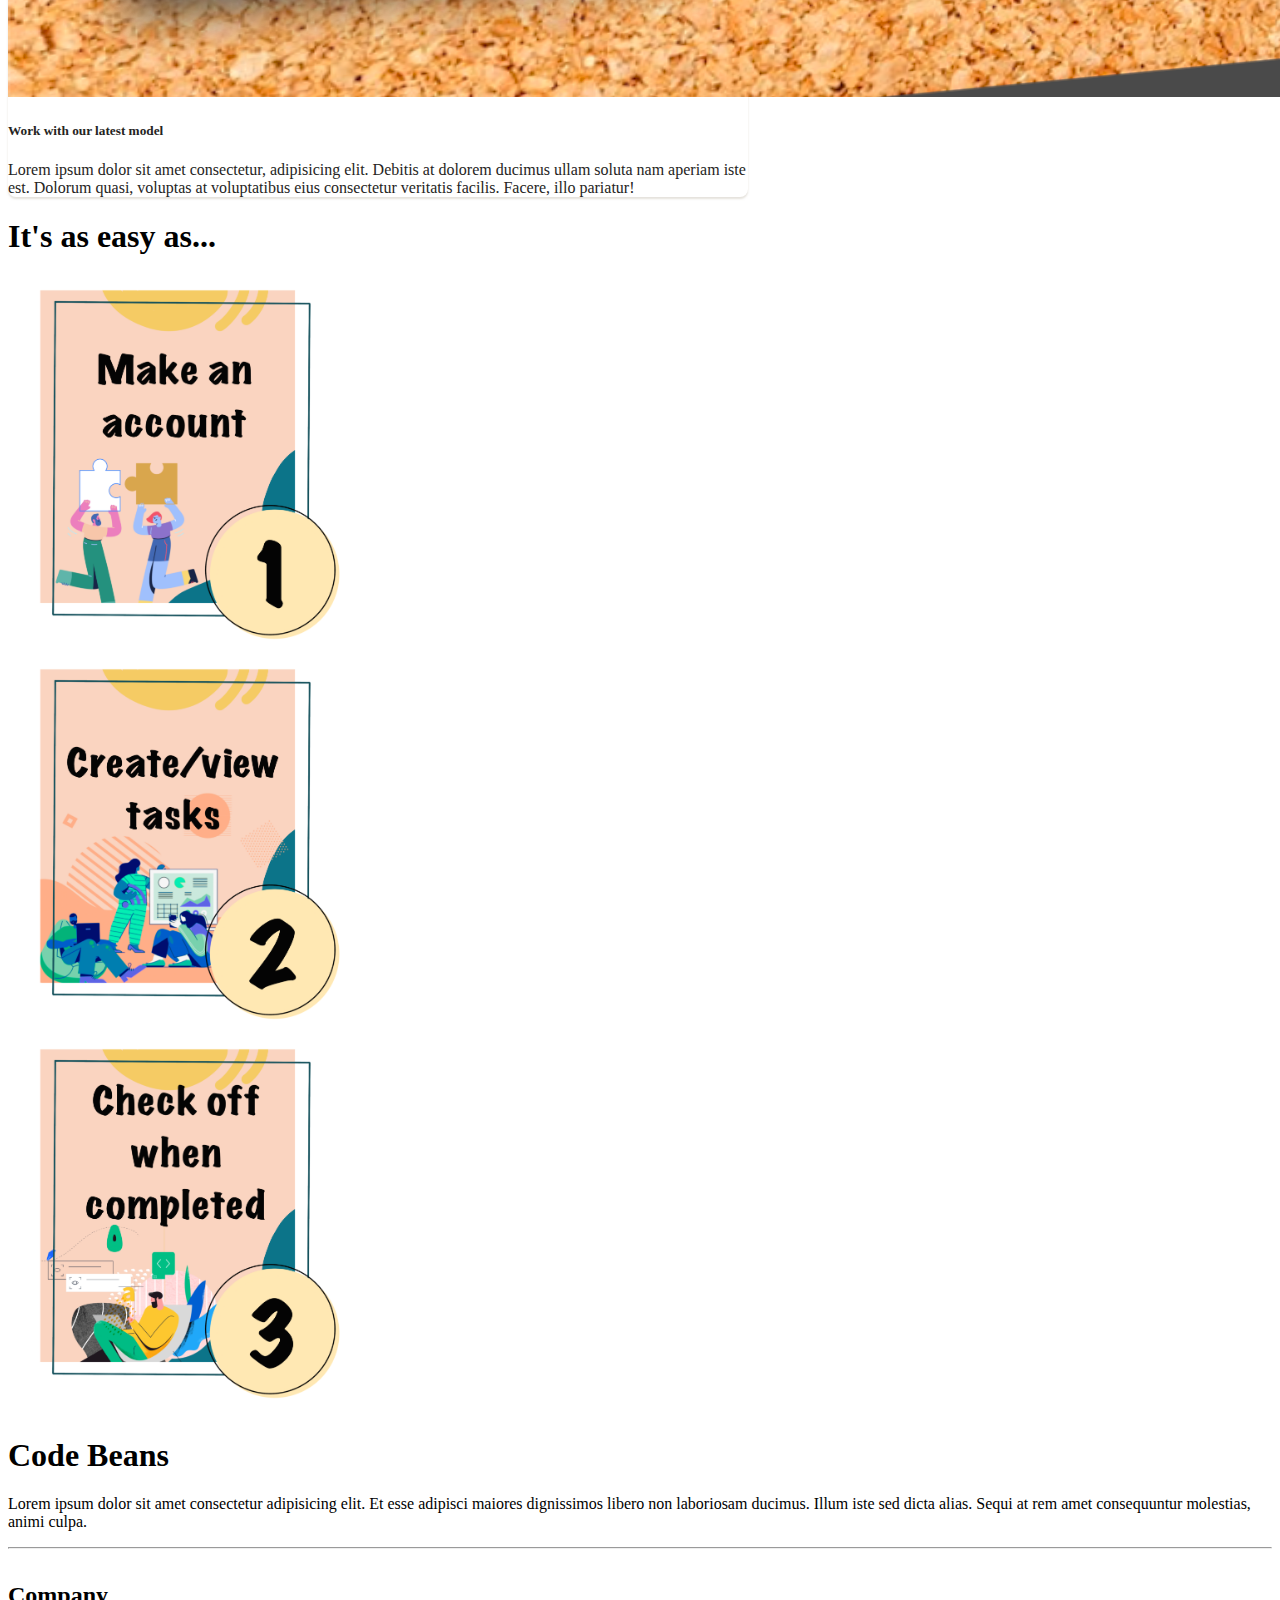
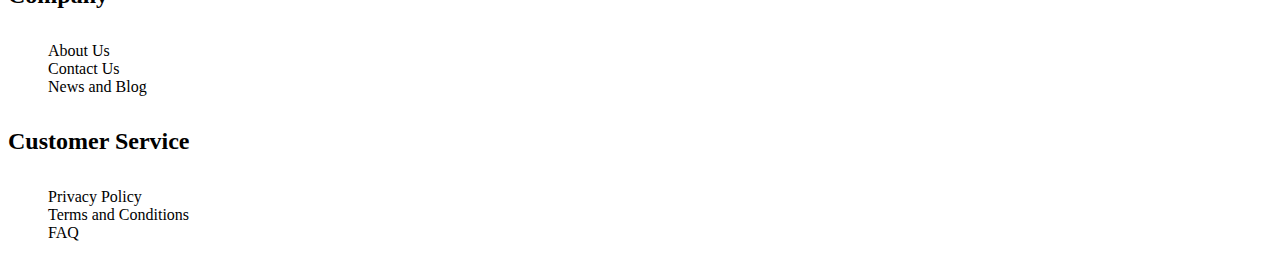
==== commit 77af74c2: "changes made on footer" ====
--- a/index.html
+++ b/index.html
@@ -39,42 +39,84 @@
 
   <main>
     <div class="container-fluid">
-        <div class="row">
+        <div class="row mb-5">
             <div class="col nav-bg-color justify-content-center text-center">
                 <h1 class="text-white mt-5" style="font-size: 70px"><b>Stay Organized</b></h1>
                 <h2 class="mt-5" style="font-size: 40px">With Code Bean's<br>to do list maker!</h2>
-                <button type="button" class="btn btn-success mt-5 mb-4"><h5>Learn More</h5></button>
+                <button type="button" class="btn btn-success mt-5 mb-4"><a href="#gohere" class="linkstext text-white"><h5>Learn More</h5></a></button>
             </div>
             <div class="col nav-bg-color">
-                <img src="images/headerimg.png" alt="..." class="inspo" style="width: 100%">
+                <img src="images/headerimg.png" alt="..." style="width: 100%">
             </div>
         </div>
     </div>
 
-    <h1 class="text-center mt-5">Organize your tasks all in one place</h1>
+    <h1 class="text-center mt-5" id="gohere">Organize your tasks all in one place</h1>
         <div class="container d-flex justify-content-center mt-4">
-            <div class="card mb-3" style="max-width: 540px;">
+            <div class="card mb-3" style="max-width: 740px;">
                 <div class="row g-0">
                   <div class="col-md-4">
-                    <img src="..." class="img-fluid rounded-start" alt="...">
+                    <img src="images/indexboard.png" class="img-fluid rounded-start" alt="...">
                   </div>
                   <div class="col-md-8">
                     <div class="card-body">
-                      <h5 class="card-title">Card title</h5>
-                      <p class="card-text">This is a wider card with supporting text below as a natural lead-in to additional content. This content is a little bit longer.</p>
-                      <p class="card-text"><small class="text-body-secondary">Last updated 3 mins ago</small></p>
+                      <h5 class="card-title">Work with our latest model</h5>
+                      <p class="card-text">Lorem ipsum dolor sit amet consectetur, adipisicing elit. Debitis at dolorem ducimus ullam soluta nam aperiam iste est. Dolorum quasi, voluptas at voluptatibus eius consectetur veritatis facilis. Facere, illo pariatur!</p>
                     </div>
                   </div>
                 </div>
             </div>
         </div>
 
-    <h1 class="text-center mt-4">It's as easy as...</h1>
+    <h1 class="text-center mt-5 mb-4">It's as easy as...</h1>
+
+    <div class="d-flex justify-content-center mb-5">
+      <div class="community hidden me-3">
+        <img src="images/easy1.png" alt="..." style="width: 360px">
+      </div>
+      <div class="community hidden me-3">
+        <img src="images/easy2.png" alt="..." style="width: 360px">
+      </div>
+      <div class="community hidden me-3">
+        <img src="images/easy3.png" alt="..." style="width: 360px">
+      </div>
+    </div>
+
   </main>
 
   <footer>
     <div class="container-fluid text-bg-light">
-
+        <div class="container">
+            <div class="row">
+                <div class="col-3 mt-4">
+                    <h1 class="text-success"><b>Code Beans</b></h1>
+                </div>
+                <div class="col-5 mt-3">
+                    <p>Lorem ipsum dolor sit amet consectetur adipisicing elit. Et esse adipisci maiores dignissimos libero non laboriosam ducimus. Illum iste sed dicta alias. Sequi at rem amet consequuntur molestias, animi culpa.</p>
+                </div>
+            </div>
+        </div>
+    <hr>
+        <div class="container">
+            <div class="row">
+                <div class="col-2">
+                    <h4 class="ms-3">Company</h4>
+                        <ul style="list-style-type: none;">
+                            <li>About Us</li>
+                            <li>Contact Us</li>
+                            <li>News and Blog</li>
+                        </ul>
+                </div>
+                <div class="col">
+                    <h4 class="ms-3">Customer Service</h4>
+                        <ul style="list-style-type: none;">
+                            <li>Privacy Policy</li>
+                            <li>Terms and Conditions</li>
+                            <li>FAQ</li>
+                        </ul>
+                </div>
+            </div>
+        </div>
     </div>
 
   </footer>
--- a/css/style.css
+++ b/css/style.css
@@ -1,3 +1,89 @@
+.form-select:focus,
+.form-control:focus {
+  border-color: green;
+  --bs-focus-ring-color: rgba(var(--bs-success-rgb), 0.25);
+}
+
 .nav-bg-color {
-    background-color: #B9EFDA ;
-}+  background-color: #b9efda;
+}
+
+.card-big-shadow {
+  max-width: 320px;
+  position: relative;
+}
+
+.coloured-cards .card {
+  margin-top: 30px;
+}
+
+.card[data-radius="none"] {
+  border-radius: 0px;
+}
+.card {
+  border-radius: 8px;
+  box-shadow: 0 2px 2px rgba(204, 197, 185, 0.5);
+  background-color: #ffffff;
+  color: #252422;
+  margin-bottom: 20px;
+  position: relative;
+  z-index: 1;
+}
+
+.card.card-just-text .content {
+  padding: 50px 65px;
+  text-align: center;
+}
+.card .content {
+  padding: 20px 20px 10px 20px;
+}
+.card[data-color="blue"] .category {
+  color: #7a9e9f;
+}
+
+.card .category,
+.card .label {
+  font-size: 14px;
+  margin-bottom: 0px;
+}
+.card-big-shadow:before {
+  background-image: url("http://static.tumblr.com/i21wc39/coTmrkw40/shadow.png");
+  background-position: center bottom;
+  background-repeat: no-repeat;
+  background-size: 100% 100%;
+  bottom: -12%;
+  content: "";
+  display: block;
+  left: -12%;
+  position: absolute;
+  right: 0;
+  top: 0;
+  z-index: 0;
+}
+h4,
+.h4 {
+  font-size: 1.5em;
+  font-weight: 600;
+  line-height: 1.2em;
+}
+h6,
+.h6 {
+  font-size: 0.9em;
+  font-weight: 600;
+  text-transform: uppercase;
+}
+.card .description {
+  font-size: 16px;
+  color: #66615b;
+}
+.content-card {
+  margin-top: 30px;
+}
+a:hover,
+a:focus {
+  text-decoration: none;
+}
+
+.card[data-color="green"] {
+  background: #b9efda;
+}
